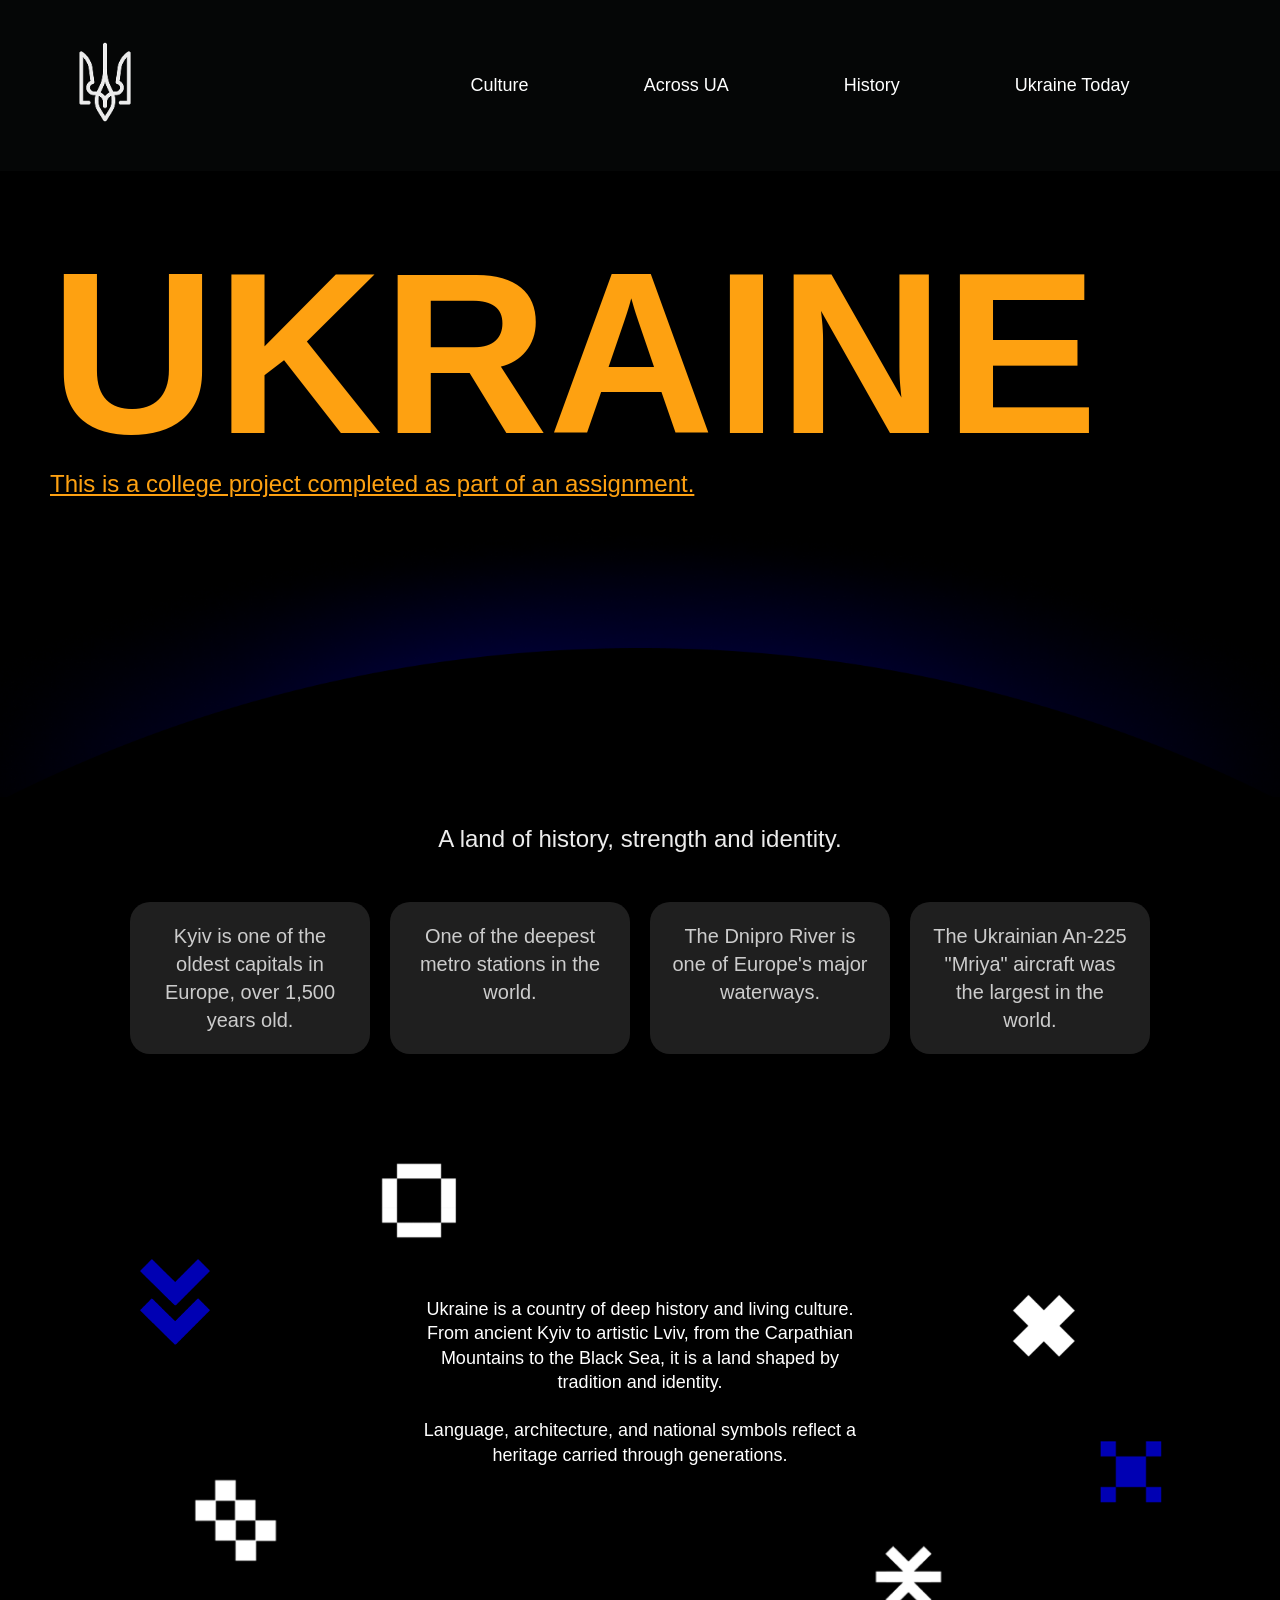
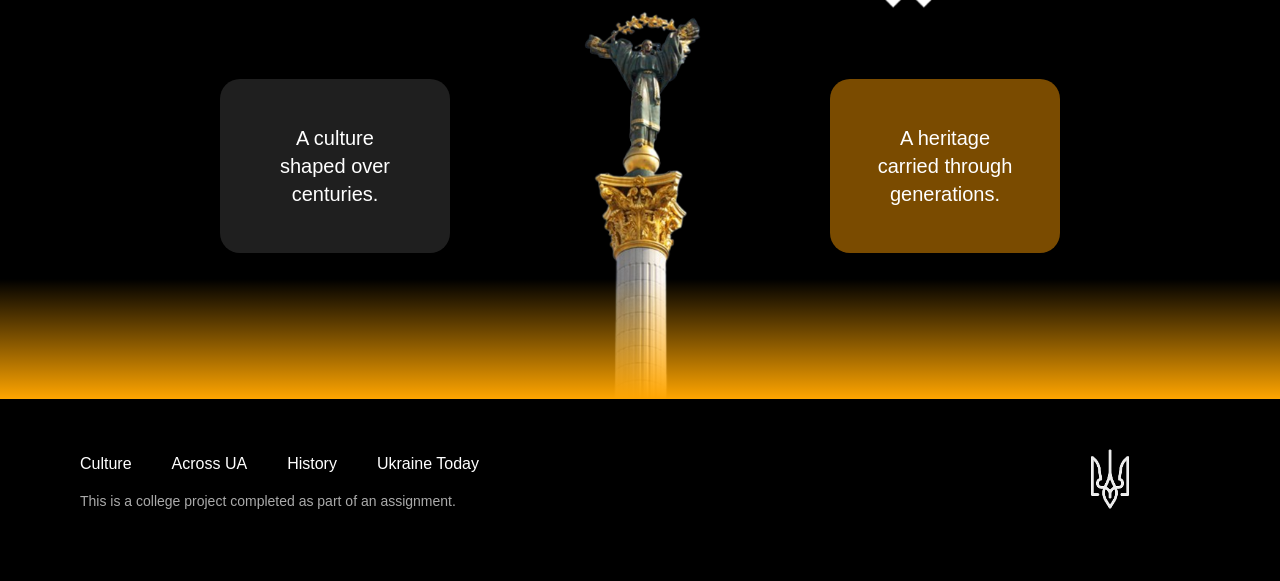
==== index.html @ 90c43dbf "Add files via upload" ====
﻿<!DOCTYPE html>
<html lang="en">
<head>
    <meta charset="UTF-8" />
    <meta name="viewport" content="width=device-width, initial-scale=1.0" />
    <title>UA Project — Home</title>
    <meta name="description" content="Website about Ukraine">
    <meta name="keywords" content="UA, Ukraine, Across Ukraine, Culture of Ukraine">
    <link rel="icon" type="image/png" href="images/ua.png" />
    <link rel="stylesheet" href="styles/style.css" />
</head>
<body>
    <header>
        <nav>
            <div class="logo">
                <a href="index.html"><img src="images/logo.png" alt="UA Logo" width="80"></a>
            </div>

            <ul class="nav-links">
                <li><a href="culture.html">Culture</a></li>
                <li><a href="across.html">Across UA</a></li>
                <li><a href="history.html">History</a></li>
                <li><a href="today.html">Ukraine Today</a></li>
            </ul>
        </nav>
    </header>
    <main>
        <div class="top">
            <h1>UKRAINE</h1>
            <p>This is a college project completed as part of an assignment.</p>
        </div>
        <div class="block1">
            <img src="images/body.png" alt="UA Logo" width="100%">
            <p>A land of history, strength and identity.</p>
            <section class="facts">
                <div class="facts-container">
                    <div class="fact-card">
                        Kyiv is one of the oldest capitals in Europe, over 1,500 years old.
                    </div>

                    <div class="fact-card">
                        One of the deepest metro stations in the world.
                    </div>

                    <div class="fact-card">
                        The Dnipro River is one of Europe's major waterways.
                    </div>

                    <div class="fact-card">
                        The Ukrainian An-225 "Mriya" aircraft was the largest in the world.
                    </div>
                </div>
            </section>

        </div>
        <section id="info-block">
            <img id="bp2" src="images/bp2.png">
            <img id="wp1" src="images/wp1.png">
            <img id="wp3" src="images/wp3.png">
            <img id="wp4" src="images/wp4.png">
            <img id="bp5" src="images/bp5.png">
            <img id="wp6" src="images/wp6.png">

            <div id="info-text">
                <p>
                    Ukraine is a country of deep history and living culture.<br>
                    From ancient Kyiv to artistic Lviv, from the Carpathian<br>
                    Mountains to the Black Sea, it is a land shaped by<br>
                    tradition and identity.<br><br>
                    Language, architecture, and national symbols reflect a<br>
                    heritage carried through generations.
                </p>
            </div>
        </section>
        <section id="statue-block">

            <img id="statue" src="images/statue2.png" alt="Statue">

            <div id="left-card">
                <p>A culture<br>shaped over<br>centuries.</p>
            </div>

            <div id="right-card">
                <p>A heritage<br>carried through<br>generations.</p>
            </div>

        </section>
    </main>
    <footer>
        <ul>
            <li><a href="culture.html">Culture</a></li>
            <li><a href="across.html">Across UA</a></li>
            <li><a href="history.html">History</a></li>
            <li><a href="today.html">Ukraine Today</a></li>
        </ul>

        <p>
            This is a college project completed as part of an assignment.
        </p>

        <<a href="home.html"><img src="images/logo.png" alt="logo"></a>
    </footer>
</body>
</html>
---- styles/style.css ----
﻿body {
    background-color: #000;
    margin: 0;
    font-family: "Inter", sans-serif;
}
header {
    padding: 20px 25px;
    background-color: #050606;
}
header nav {
     background-color: #050606;
     display: flex;
     align-items: center;
     justify-content: space-between;
     padding: 22px 40px;
}
.logo a {
    color: white;
    text-decoration: none;
    font-size: 28px;
}
.logo img{
    margin-right:180px;
}
.nav-links {
    list-style: none;
    display: flex;
    gap: 55px;
    margin: 0 auto;
    padding: 0;
}
.nav-links li a {
     color: white;
     padding-left: 60px;
     text-decoration: none;
     font-size: 18px;
     transition: color 0.3s ease;
}
.nav-links li a:hover {
     color: #d4af37;
}

/*UKRAINE*/

h1 {
    margin-top: 50px;
    margin-left: 50px;
    font-family: "Montserrat", sans-serif;
    font-weight: 900;
    font-size: 230px;
    color: #fea111;
}
.top p {
    margin-top: -170px;
    margin-left: 50px;
    font-family: "Montserrat", sans-serif;
    font-weight: 200;
    font-size: 24px;
    text-decoration: underline;
    color: #fea111;
}


/*маленькі блоки*/
.block1 p {
    text-align: center;
    font-family: "Montserrat", sans-serif;
    font-weight: 200;
    font-size: 24px;
    color: #ececec;
}

.facts {
    display: flex;
    justify-content: center;
    margin-top: 20px;
}
.facts-container {
    display: flex;
    gap: 20px;
    padding: 25px 35px;
    border-radius: 40px;
    max-width: 1500px;
}
.fact-card {
    background: #1f1f1f;
    color: #ccc;
    padding: 20px;
    border-radius: 20px;
    width: 200px;
    font-size: 20px;
    text-align: center;
    line-height: 1.4;
    transition: 0.3s;
}
.fact-card:hover {
    background: #2a2a2a;
    transform: translateY(-5px);
}


/*блок з текстом*/

#info-block {
    position: relative;
    width: 100%;
    max-width: 900px;
    height: 420px;
    margin: 0 auto;
    background-color: black;
}
#info-text {
    position: absolute;
    top: 200px;
    left: 50%;
    transform: translateX(-50%);
    text-align: center;
    color: white;
    width: 70%;
    font-size: 18px;
    line-height: 1.35;
    font-family: Arial, sans-serif;
}
#bp2 {
    position: absolute;
    top: 180px;
    left: -50px;
    width: 70px;
}
#wp1 {
    position: absolute;
    top: 70px;
    left: 170px;
    width: 120px;
}
#wp3 {
    position: absolute;
    top: 380px;
    left: -20px;
    width: 130px;
}
#wp4 {
    position: absolute;
    top: 200px;
    right: 0px;
    width: 100px;
}
#bp5 {
    position: absolute;
    top: 340px;
    right: -90px;
    width: 100px;
}
#wp6 {
    position: absolute;
    top: 450px;
    right: 130px;
    width: 100px;
}




/*останній блок*/
#statue-block {
    position: relative;
    height: 500px;
    display: flex;
    justify-content: center;
    align-items: center;
}
#statue {
    margin-top: 100px;
    height: 420px;
 
}
#statue-block::after {
    content: "";
    position: absolute;
    bottom: 0;
    width: 100%;
    height: 120px;
    background: linear-gradient(to top, orange, transparent);
}
#left-card {
    text-align: center;
    position: absolute;
    left: 220px;
    top: 180px;
    background: #1f1f1f;
    color: white;
    padding: 25px;
    border-radius: 20px;
    width: 180px;
    font-size: 20px;
    line-height: 1.4;
}
#right-card {
    text-align:center;
    position: absolute;
    right: 220px;
    top: 180px;
    background: #7a4b00;
    color: white;
    padding: 25px;
    border-radius: 20px;
    width: 180px;
    font-size: 20px;
    line-height: 1.4;
}






/*футер*/
footer {
    background: black;
    padding: 40px;
    position: relative;
}
footer ul {
    display: flex;
    gap: 40px;
    color: white;
    margin-bottom: 20px;
    list-style: none;
}
footer ul li a {
    color: white;
    text-decoration: none;
    font-size: 16px;
}
footer p {
    margin-left:40px;
    color: #aaa;
    font-size: 14px;
}
footer img {
    position: absolute;
    right: 140px;
    top: 50px;
    width: 60px;
}




/*Culture Page*/
#culture-block {
    position: relative;
    height: 500px;
    padding: 100px;
}
#culture-block h1 {
    font-family: "NAMU", sans-serif;
    color: #8B0000;
    font-size: 100px;
    margin: 0;
}
#culture-block h2 {
    font-family: "NAMU", sans-serif;
    font-size: 200px;
    color: #d9d9d9;
    margin: -20px 0 20px 0;
    letter-spacing: 5px;
}
#culture-block p {
    color: #8B0000;
    font-size: 18px;
}
#culture-icon1 {
    position: absolute;
    right: 150px;
    top: 120px;
    width: 60px;
}
#culture-icon2 {
    position: absolute;
    right: 140px;
    top: 220px;
    width: 80px;
}
#culture-icon3 {
    position: absolute;
    right: 150px;
    top: 340px;
    width: 60px;
}





/*Across Page*/
#across-block {
    position: relative;
    height: 500px;
    padding: 100px;
}
#across-block h1 {
    font-family: "Mochiy Pop One", sans-serif;
    color: #0000B3;
    font-size: 100px;
    margin: 0;
}
#across-block h2 {
    font-family: "Alice", sans-serif;
    font-size: 200px;
    color: #d9d9d9;
    margin: -20px 0 20px 0;
    letter-spacing: 5px;
}
#across-block p {
    color: #0000B3;
    font-size: 18px;
}
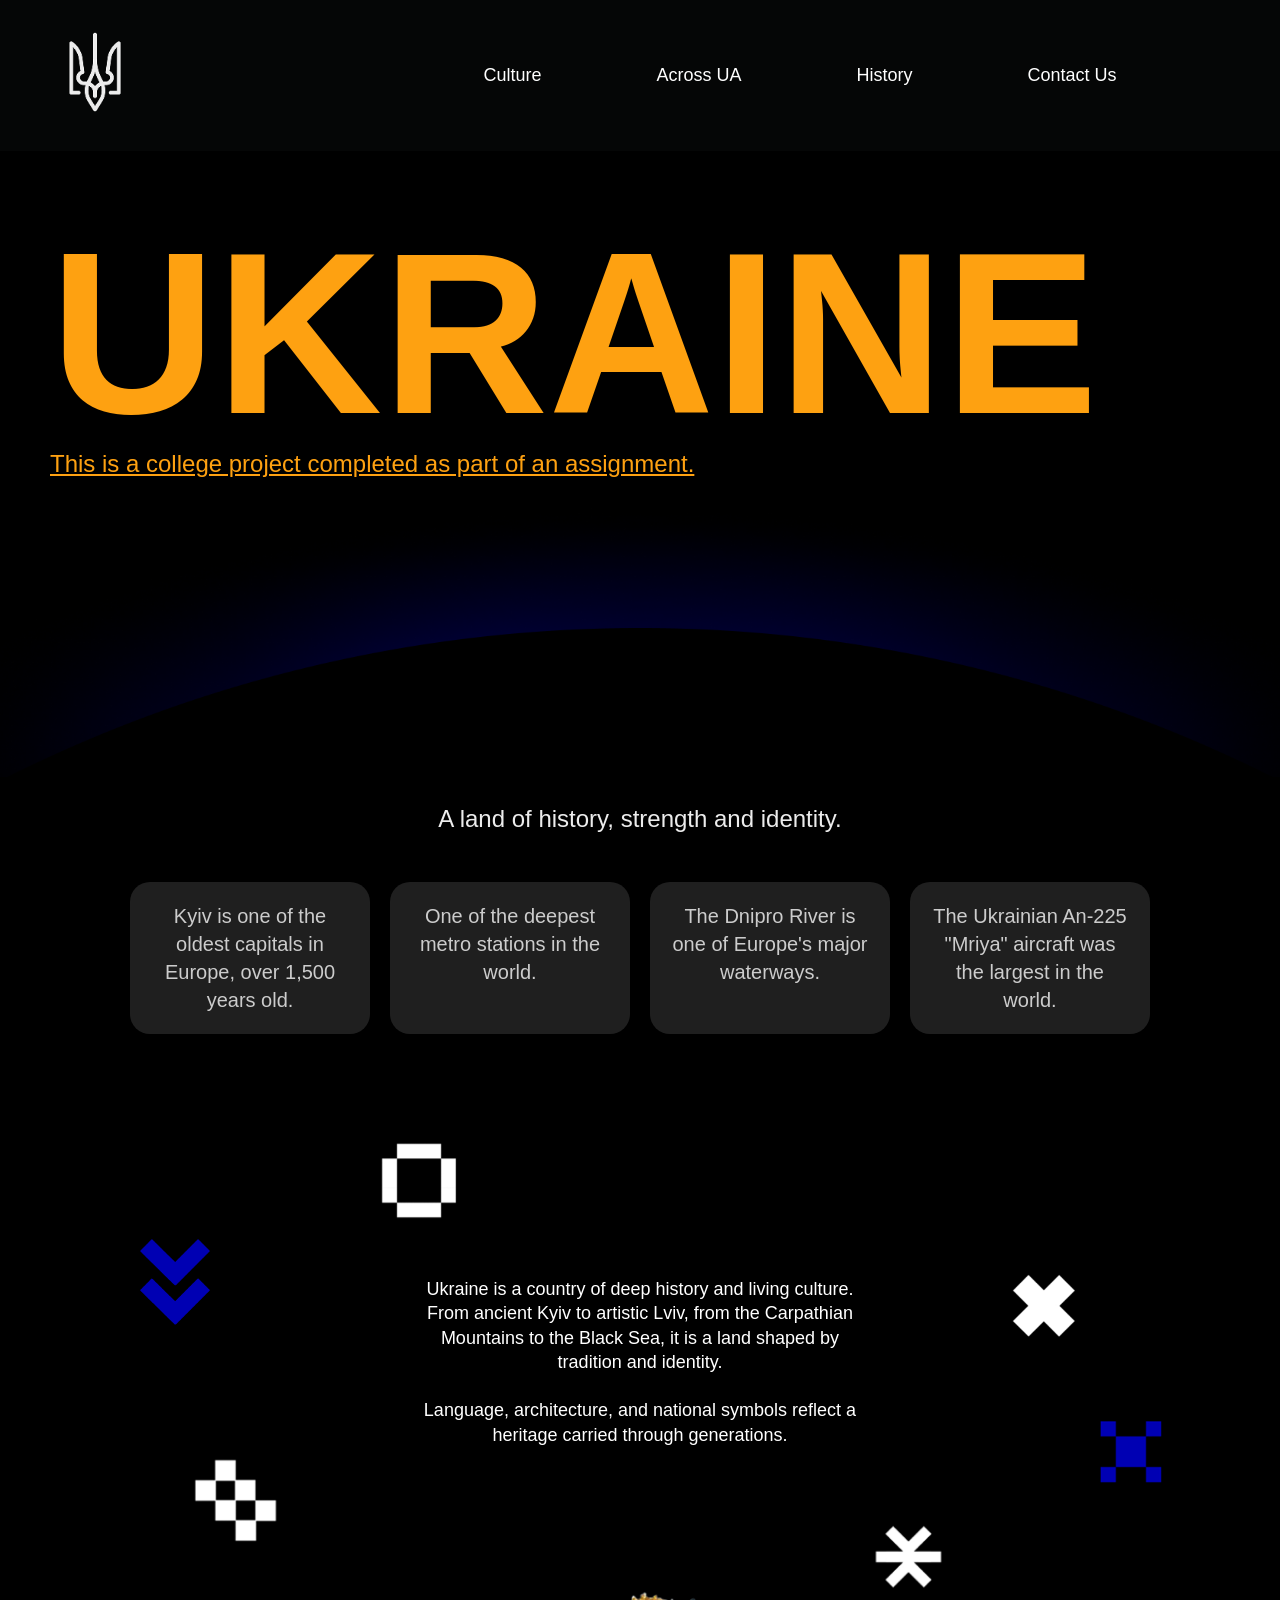
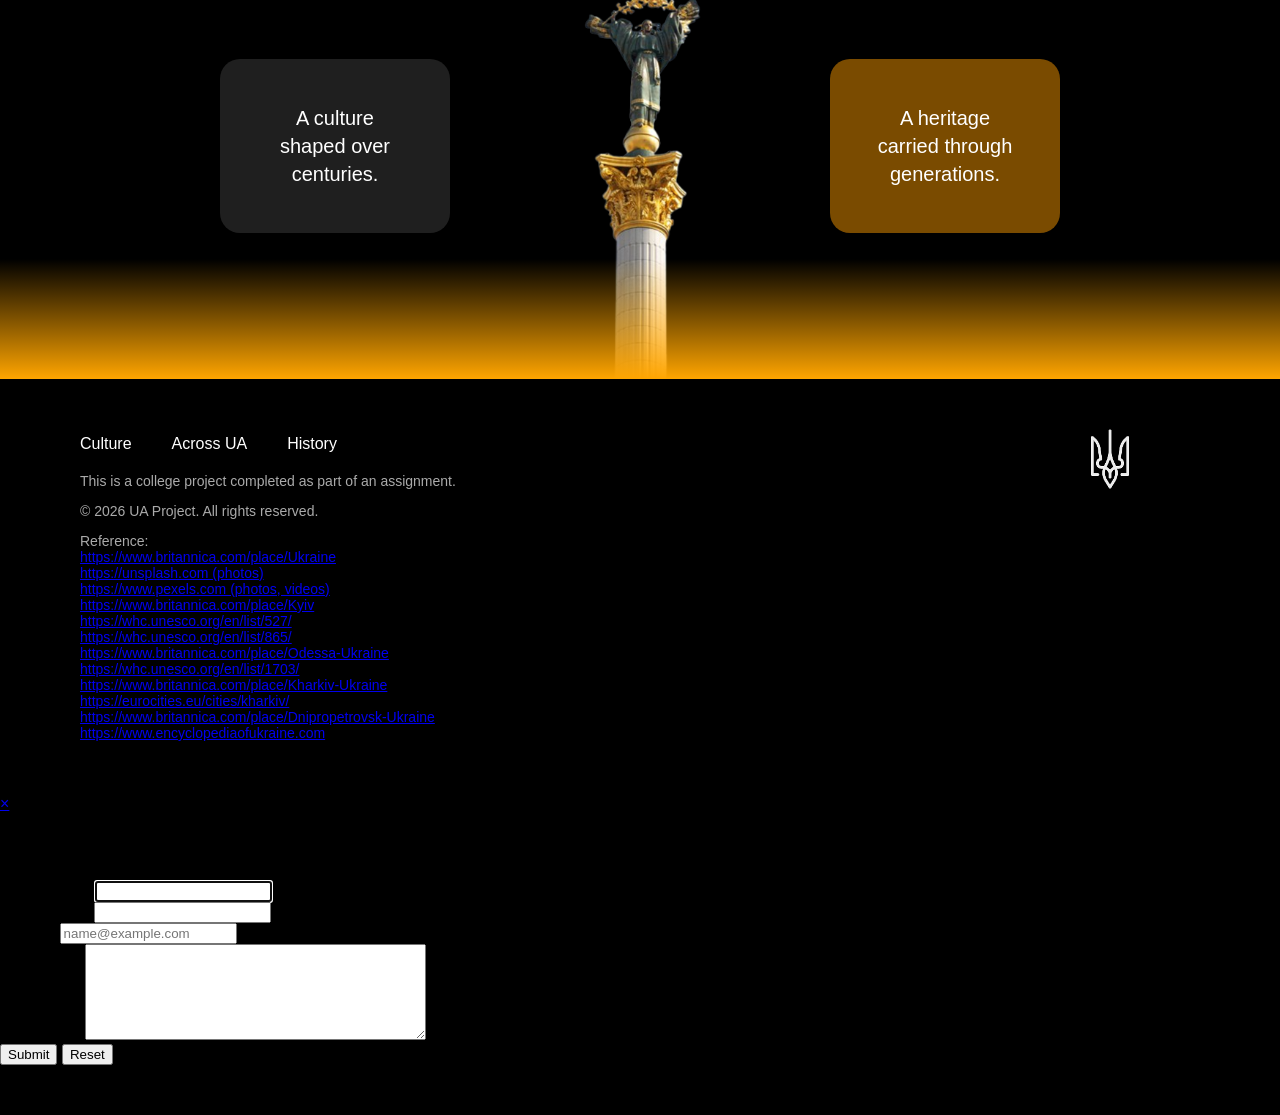
==== commit 5ee32c8c: "Update index.html" ====
--- a/index.html
+++ b/index.html
@@ -8,19 +8,29 @@
     <meta name="keywords" content="UA, Ukraine, Across Ukraine, Culture of Ukraine">
     <link rel="icon" type="image/png" href="images/ua.png" />
     <link rel="stylesheet" href="styles/style.css" />
+
+    <style>
+        #statue-block {
+            position: relative;
+            height: 500px;
+            display: flex;
+            justify-content: center;
+            align-items: center;
+        }
+    </style>
 </head>
 <body>
-    <header>
+    <header style="padding: 10px 15px; position: sticky;">
         <nav>
             <div class="logo">
-                <a href="index.html"><img src="images/logo.png" alt="UA Logo" width="80"></a>
+                <a href="index.html" class="active"><img src="images/logo.png" alt="UA Logo" width="80"></a>
             </div>
 
             <ul class="nav-links">
                 <li><a href="culture.html">Culture</a></li>
                 <li><a href="across.html">Across UA</a></li>
                 <li><a href="history.html">History</a></li>
-                <li><a href="today.html">Ukraine Today</a></li>
+                <li><a href="#contactModal" class="contact-btn">Contact Us</a></li>
             </ul>
         </nav>
     </header>
@@ -54,12 +64,12 @@
 
         </div>
         <section id="info-block">
-            <img id="bp2" src="images/bp2.png">
-            <img id="wp1" src="images/wp1.png">
-            <img id="wp3" src="images/wp3.png">
-            <img id="wp4" src="images/wp4.png">
-            <img id="bp5" src="images/bp5.png">
-            <img id="wp6" src="images/wp6.png">
+            <img id="bp2" src="images/bp2.png" alt="Ukrainian symbol">
+            <img id="wp1" src="images/wp1.png" alt="Ukrainian symbol">
+            <img id="wp3" src="images/wp3.png" alt="Ukrainian symbol">
+            <img id="wp4" src="images/wp4.png" alt="Ukrainian symbol">
+            <img id="bp5" src="images/bp5.png" alt="Ukrainian symbol">
+            <img id="wp6" src="images/wp6.png" alt="Ukrainian symbol">
 
             <div id="info-text">
                 <p>
@@ -91,14 +101,61 @@
             <li><a href="culture.html">Culture</a></li>
             <li><a href="across.html">Across UA</a></li>
             <li><a href="history.html">History</a></li>
-            <li><a href="today.html">Ukraine Today</a></li>
         </ul>
 
         <p>
             This is a college project completed as part of an assignment.
         </p>
+        <p>&copy; 2026 UA Project. All rights reserved.</p>
+        <p>Reference: <br />
+<a href="https://www.britannica.com/place/Ukraine">https://www.britannica.com/place/Ukraine</a><br />
+<a href="https://unsplash.com">https://unsplash.com (photos)</a><br />
+<a href="https://www.pexels.com">https://www.pexels.com (photos, videos)</a><br />
+<a href="https://www.britannica.com/place/Kyiv">https://www.britannica.com/place/Kyiv</a><br />
+<a href="https://whc.unesco.org/en/list/527/">https://whc.unesco.org/en/list/527/</a><br />
+<a href="https://whc.unesco.org/en/list/865/">https://whc.unesco.org/en/list/865/</a><br />
+<a href="https://www.britannica.com/place/Odessa-Ukraine">https://www.britannica.com/place/Odessa-Ukraine</a><br />
+<a href="https://whc.unesco.org/en/list/1703/">https://whc.unesco.org/en/list/1703/</a><br />
+<a href="https://www.britannica.com/place/Kharkiv-Ukraine">https://www.britannica.com/place/Kharkiv-Ukraine</a><br />
+<a href="https://eurocities.eu/cities/kharkiv/">https://eurocities.eu/cities/kharkiv/</a><br />
+<a href="https://www.britannica.com/place/Dnipropetrovsk-Ukraine">https://www.britannica.com/place/Dnipropetrovsk-Ukraine</a><br />
+<a href="https://www.encyclopediaofukraine.com">https://www.encyclopediaofukraine.com</a></p>
 
-        <<a href="home.html"><img src="images/logo.png" alt="logo"></a>
+
+        <a href="home.html"><img src="images/logo.png" alt="logo"></a>
     </footer>
+
+    <div id="contactModal" class="modal">
+        <div class="modal-content">
+
+            <a href="#" class="close-btn">&times;</a>
+
+            <h2>Contact Us</h2>
+
+            <form action="http://foo.com" method="get">
+
+                <label for="first-name">First name: <span class="required">*</span></label>
+                <input type="text" id="first-name" name="firstname" autofocus required><br>
+
+                <label for="last-name">Last name: <span class="required">*</span></label>
+                <input type="text" id="last-name" name="lastname" required><br>
+
+                <label for="email">Email: <span class="required">*</span></label>
+                <input type="email" id="email" name="email" required placeholder="name@example.com"><br>
+
+                <label for="message">Message: <span class="required">*</span></label>
+                <textarea cols="40" rows="6" id="message" name="message"></textarea><br>
+
+                <input type="submit" name="submit" id="button" value="Submit">
+                <input type="reset" name="reset" id="reset">
+            </form>
+
+            <p style="margin-left: 138px">
+                <span class="required">*</span> <em>indicates a required field</em>
+            </p>
+
+        </div>
+    </div>
+
 </body>
 </html>
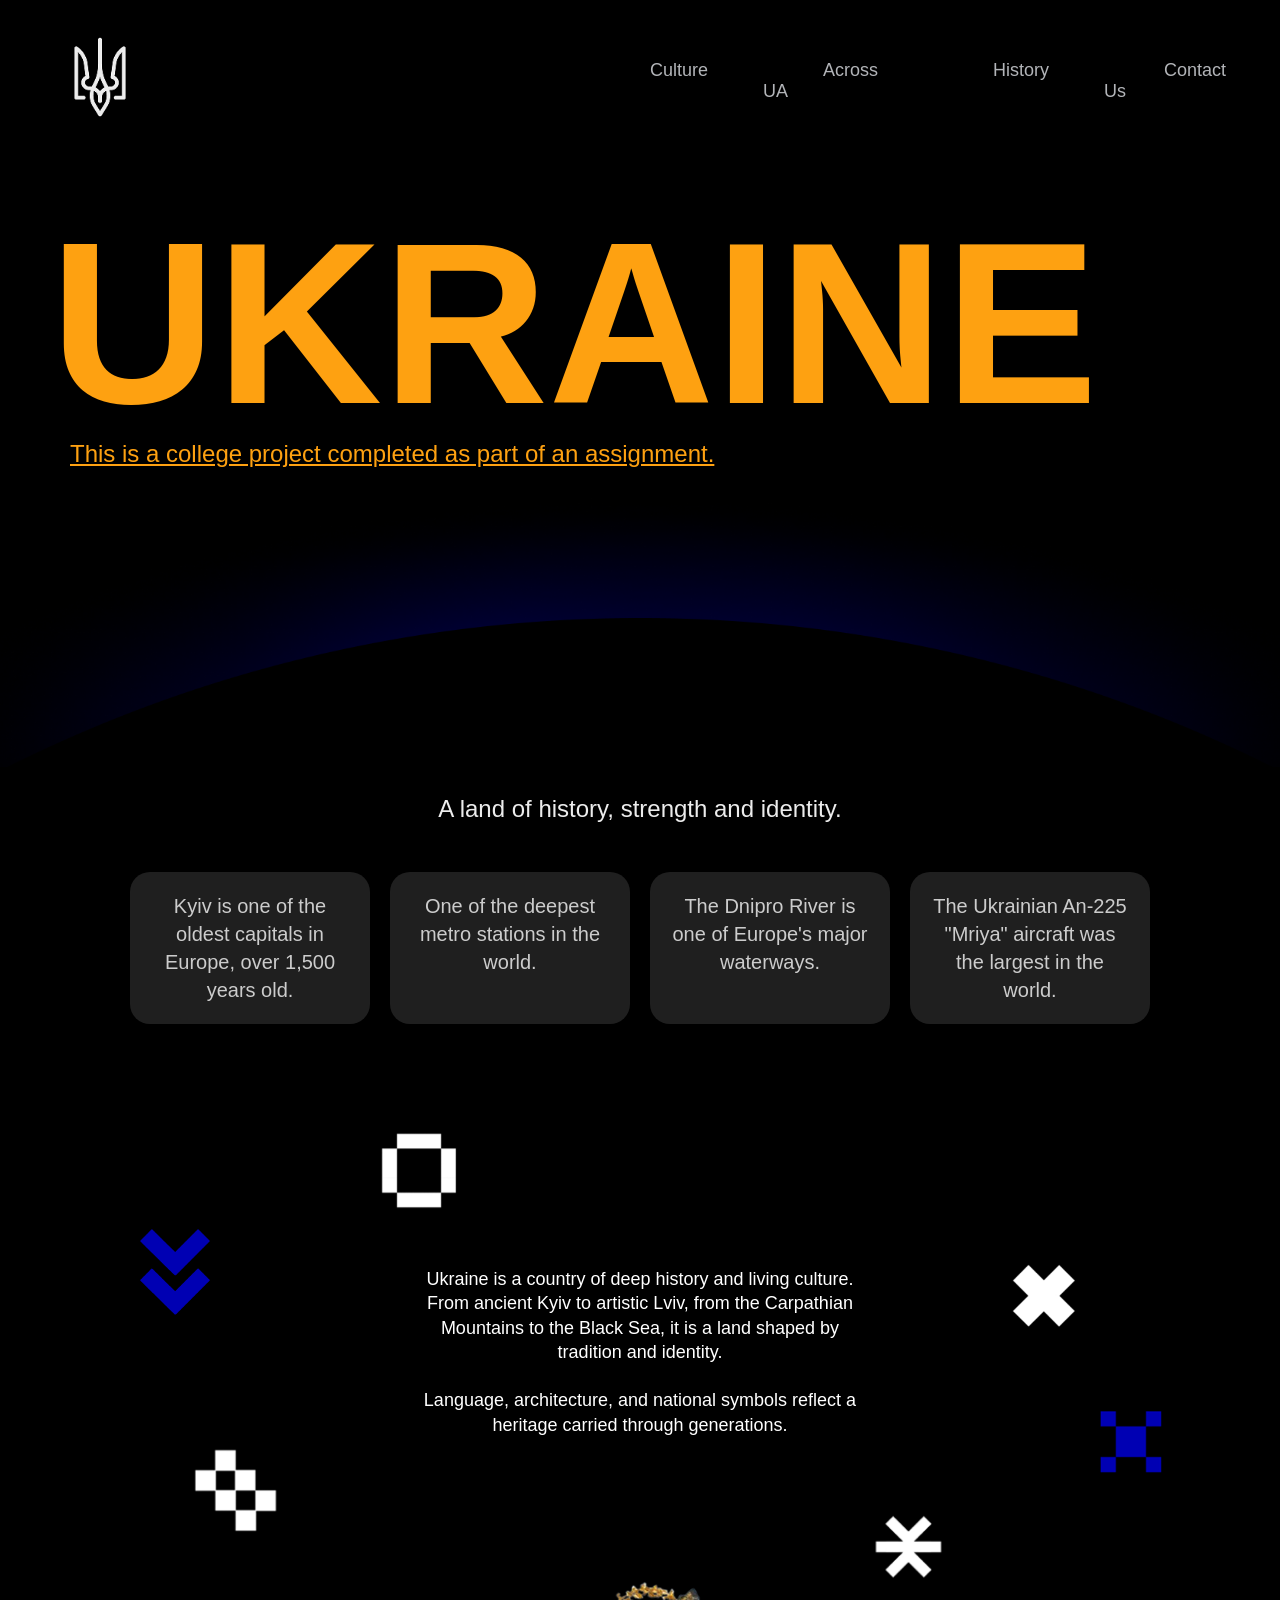
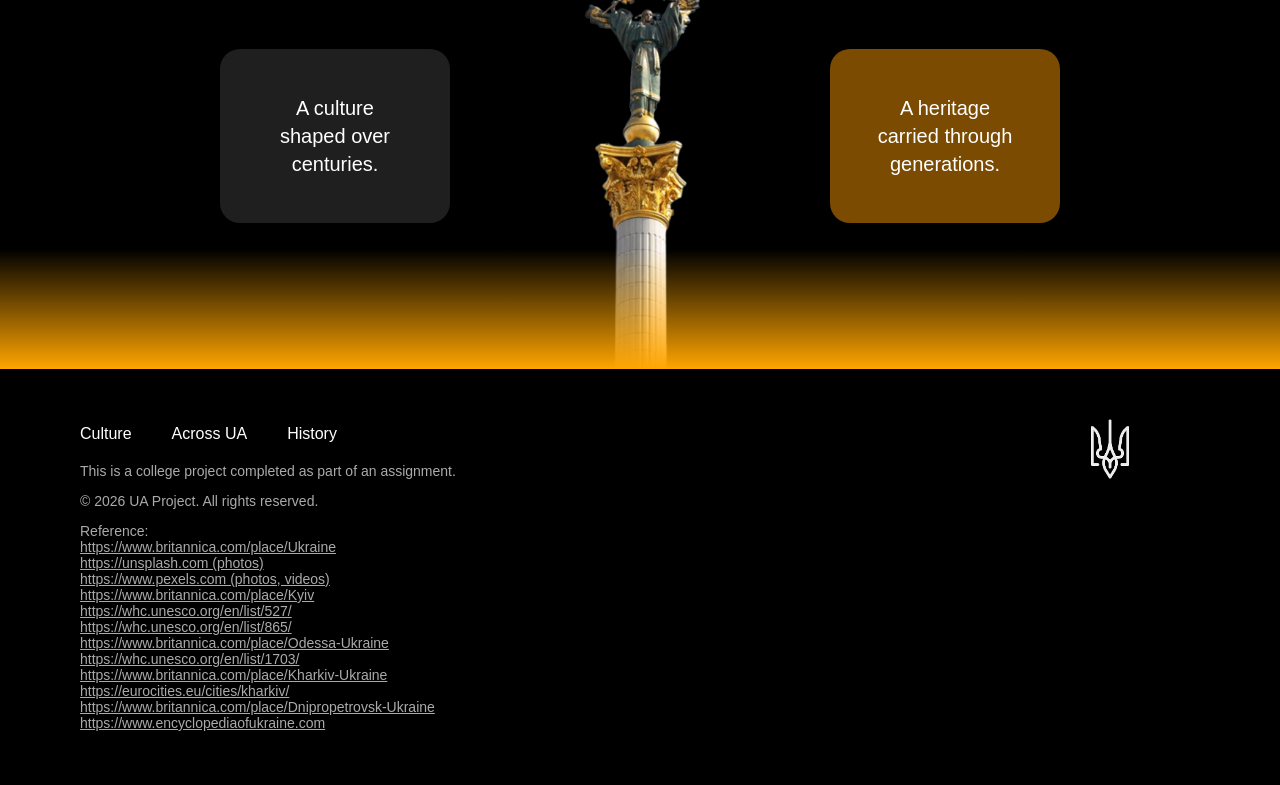
==== commit 2f719a40: "Update index.html" ====
--- a/index.html
+++ b/index.html
@@ -20,7 +20,7 @@
     </style>
 </head>
 <body>
-    <header style="padding: 10px 15px; position: sticky;">
+    <header style="padding: 15px 20px; position: sticky;">
         <nav>
             <div class="logo">
                 <a href="index.html" class="active"><img src="images/logo.png" alt="UA Logo" width="80"></a>
--- a/styles/style.css
+++ b/styles/style.css
@@ -1,14 +1,26 @@
-﻿body {
+html {
+    scroll-behavior: smooth;
+    overflow-x:hidden;
+}
+body {
     background-color: #000;
+    color: white;
     margin: 0;
     font-family: "Inter", sans-serif;
+    
+}
+img {
+    max-width: 100%;
+    height: auto;
 }
 header {
-    padding: 20px 25px;
-    background-color: #050606;
+    padding: 15px 20px;
+    z-index: 100;
+    position: sticky;
+    top: 0;
+    background: linear-gradient( to bottom, rgba(0, 0, 0, 0.8), rgba(0, 0, 0, 0.4), rgba(0, 0, 0, 0) );
 }
 header nav {
-     background-color: #050606;
      display: flex;
      align-items: center;
      justify-content: space-between;
@@ -28,22 +40,40 @@
     gap: 55px;
     margin: 0 auto;
     padding: 0;
+    margin-left:350px;
 }
 .nav-links li a {
-     color: white;
+     color: #b2b4b8;
      padding-left: 60px;
      text-decoration: none;
      font-size: 18px;
      transition: color 0.3s ease;
 }
 .nav-links li a:hover {
-     color: #d4af37;
-}
+     color: white;
+}
+.nav-links li a.active {
+     color: white;
+}
+    .nav-links li button {
+        color: #b2b4b8;
+        padding-left: 60px;
+        text-decoration: none;
+        font-size: 18px;
+        transition: color 0.3s ease;
+        background: none;
+        border: none;
+    }
+
+        .nav-links li button:hover {
+            color: white;
+        }
+
 
 /*UKRAINE*/
 
 h1 {
-    margin-top: 50px;
+    margin-top: 30px;
     margin-left: 50px;
     font-family: "Montserrat", sans-serif;
     font-weight: 900;
@@ -52,7 +82,7 @@
 }
 .top p {
     margin-top: -170px;
-    margin-left: 50px;
+    margin-left: 70px;
     font-family: "Montserrat", sans-serif;
     font-weight: 200;
     font-size: 24px;
@@ -162,13 +192,7 @@
 
 
 /*останній блок*/
-#statue-block {
-    position: relative;
-    height: 500px;
-    display: flex;
-    justify-content: center;
-    align-items: center;
-}
+
 #statue {
     margin-top: 100px;
     height: 420px;
@@ -237,6 +261,10 @@
     color: #aaa;
     font-size: 14px;
 }
+    footer p a{
+        color: #aaa;
+        font-size: 14px;
+    }
 footer img {
     position: absolute;
     right: 140px;
@@ -253,23 +281,7 @@
     height: 500px;
     padding: 100px;
 }
-#culture-block h1 {
-    font-family: "NAMU", sans-serif;
-    color: #8B0000;
-    font-size: 100px;
-    margin: 0;
-}
-#culture-block h2 {
-    font-family: "NAMU", sans-serif;
-    font-size: 200px;
-    color: #d9d9d9;
-    margin: -20px 0 20px 0;
-    letter-spacing: 5px;
-}
-#culture-block p {
-    color: #8B0000;
-    font-size: 18px;
-}
+
 #culture-icon1 {
     position: absolute;
     right: 150px;
@@ -288,6 +300,111 @@
     top: 340px;
     width: 60px;
 }
+#string img{
+    margin-top: -500px;
+}
+#culture-block1 {
+    height: 550px;
+    padding: 50px 0 0 300px;
+}
+    #culture-block1 h2 {
+        color: #8B0000;
+        font-size: 120px;
+        font-weight: 400;
+        margin-bottom: 20px;
+    }
+
+    #culture-block1 p {
+        color: white;
+        font-size: 20px;
+        line-height: 1.3;
+        max-width: 800px;
+        position: relative;
+    }
+#culture-elipce {
+    position: absolute;
+    right: 1150px;
+    top: 700px;
+    width: 400px;
+}
+
+#culture-elipce2 {
+    position: absolute;
+    right:0;
+    top: 900px;
+    width: 500px;
+}
+#culture-block2 {
+    height: 550px;
+    padding: 50px 0 0 300px;
+    background-image: linear-gradient(rgba(0,0,0,0.5), rgba(0,0,0,0.5)), url("../images/traditions.JPG");
+    background-size: cover;
+    background-position: center;
+    background-repeat: no-repeat;
+}
+
+    #culture-block2 h2 {
+        color: white;
+        font-size: 120px;
+        font-weight: 700;
+        margin-bottom: 20px;
+    }
+
+    #culture-block2 p {
+        color: white;
+        font-size: 20px;
+        line-height: 1.3;
+        max-width: 800px;
+        position: relative;
+    }
+#block3 {
+    position: relative;
+    display: flex;
+    align-items: center;
+    width: 100%;
+    padding: 40px 70px;
+}
+
+#block3-image {
+    width: 33%;
+}
+
+    #block3-image img {
+        width: 100%;
+        height: auto;
+        display: block;
+    }
+
+#block3-text {
+    width: 58%;
+    text-align: center;
+    margin-right: 40px;
+}
+
+    #block3-text h2 {
+        color: #b30000;
+        font-size: 90px;
+        font-weight: 400;
+        margin: 0 0 30px 0;
+    }
+
+    #block3-text p {
+        color: white;
+        font-size: 22px;
+    }
+
+    #block3-text ul {
+        margin-top: 20px;
+        padding-left: 350px;
+        text-align:left;
+        list-style-type:square;
+    }
+
+    #block3-text li {
+        color: white;
+        font-size: 20px;
+        margin-bottom: 8px;
+    }
 
 
 
@@ -315,4 +432,233 @@
 #across-block p {
     color: #0000B3;
     font-size: 18px;
-}+}
+#plane {
+        position: absolute;
+        right: 10px;
+        top: 250px;
+}
+#flower{
+    position: absolute;
+    right: 10px;
+    top: 450px;
+    width:150px;
+}
+section{
+    display:flex;
+    gap:20px;
+}
+section article{
+    margin: 100px;
+    width: 70%;
+}
+section article p {
+    font-size: 20px;
+    line-height: 1.3;
+    max-width: 800px;
+    position: relative;
+}
+h3 {
+    font-family: "Mochiy Pop One", sans-serif;
+    color: #0000B3;
+    font-size: 60px;
+} 
+section article a {
+    border: solid;
+    border-radius: 10px;
+    padding:5px;
+    color:white;
+    border-color:white;
+}
+section aside {
+    margin: 150px;
+    width: 30%;
+    background-color: #05052a;
+    border-radius: 50px;
+    padding: 60px;
+}
+    section aside p {
+        margin-top: 50px;
+        font-size: 20px;
+    }
+    section aside h2 {
+        margin-top: 100px;
+    }
+    section aside img {
+        margin-top: 50px;
+    }
+    iframe{
+        margin: 50px 50px 0 0;
+    }
+.video {
+    margin-left: 250px;
+}
+
+
+
+
+
+    /*History Page*/
+
+#history-block {
+    position: relative;
+    height: 500px;
+    padding-top: 100px;
+    padding-left: 100px;
+    
+    
+}
+.timeline{
+    margin-top: 100px;
+}
+    #history-block img {
+        position: absolute;
+        top: 350px;
+        left: 300px;
+    }
+
+    #history-block h1 {
+        font-family: "Alice", sans-serif;
+        color: #8B0000;
+        font-size: 100px;
+        margin: 0;
+    }
+
+    #history-block h2 {
+        font-family: "Alice", sans-serif;
+        font-size: 200px;
+        color: #d9d9d9;
+        margin: -20px 0 0 0;
+        letter-spacing: 5px;
+    }
+
+
+    
+.columns {
+    column-count: 2;
+    column-gap: 40px;
+    column-rule: 2px solid #c00000;
+    color: white;
+    font-size: 18px;
+    line-height: 1.5;
+}
+.history-part {
+    margin: 100px;
+    scroll-margin-top: 120px;
+}
+    .history-part h2 {
+        color: #8B0000;
+        font-size: 40px;
+    }
+ol {
+    list-style-type: decimal;
+    color: #8B0000;
+    font-size: 40px;
+}
+.line-links {
+    list-style: none;
+    display: flex;
+    gap: 150px;
+    margin-top: 30px;
+    padding: 0;
+    margin-left:110px;
+}
+
+    .line-links li a {
+        color: #b2b4b8;
+        padding-left: 60px;
+        text-decoration: none;
+        font-size: 18px;
+        transition: color 0.3s ease;
+    }
+
+        .line-links li a:hover {
+            color: #8B0000;
+        }
+.line-links2 {
+    list-style: none;
+    display: flex;
+    gap: 180px;
+    margin-top: 10px;
+    padding: 0;
+    margin-left: 30px;
+}
+
+    .line-links2 li a {
+        color: #b2b4b8;
+        padding-left: 50px;
+        text-decoration: none;
+        font-size: 18px;
+        transition: color 0.3s ease;
+    }
+
+        .line-links2 li a:hover {
+            color: #8B0000;
+        }
+
+
+
+
+
+/*Contact*/
+.modal {
+    display: none;
+    position: fixed;
+    z-index: 9999;
+    top: 0;
+    left: 0;
+    width: 100%;
+    height: 100%;
+    background: rgba(0,0,0,0.8);
+}
+    .modal:target {
+        display: block;
+    }
+
+.modal-content {
+    background: #111;
+    color: white;
+    max-width: 500px;
+    margin: 100px auto;
+    padding: 30px;
+    border-radius: 10px;
+}
+
+.close-btn {
+    float: right;
+    font-size: 28px;
+    text-decoration: none;
+    color: white;
+}
+label {
+    float: left;
+    width: 112px;
+    padding-right: 10px;
+    text-align: right;
+}
+
+input {
+    margin-left: 1em;
+    margin-bottom: .5em;
+    width: 220px;
+}
+
+#button, #reset {
+    margin-top: .5em;
+    width: 8em;
+    background-color: orange;
+    border: 2px solid black;
+}
+
+#button {
+    margin-left: 138px;
+}
+
+#reset {
+    margin-left: 82px;
+}
+
+.required {
+    font-weight: bold;
+    color: red;
+}
